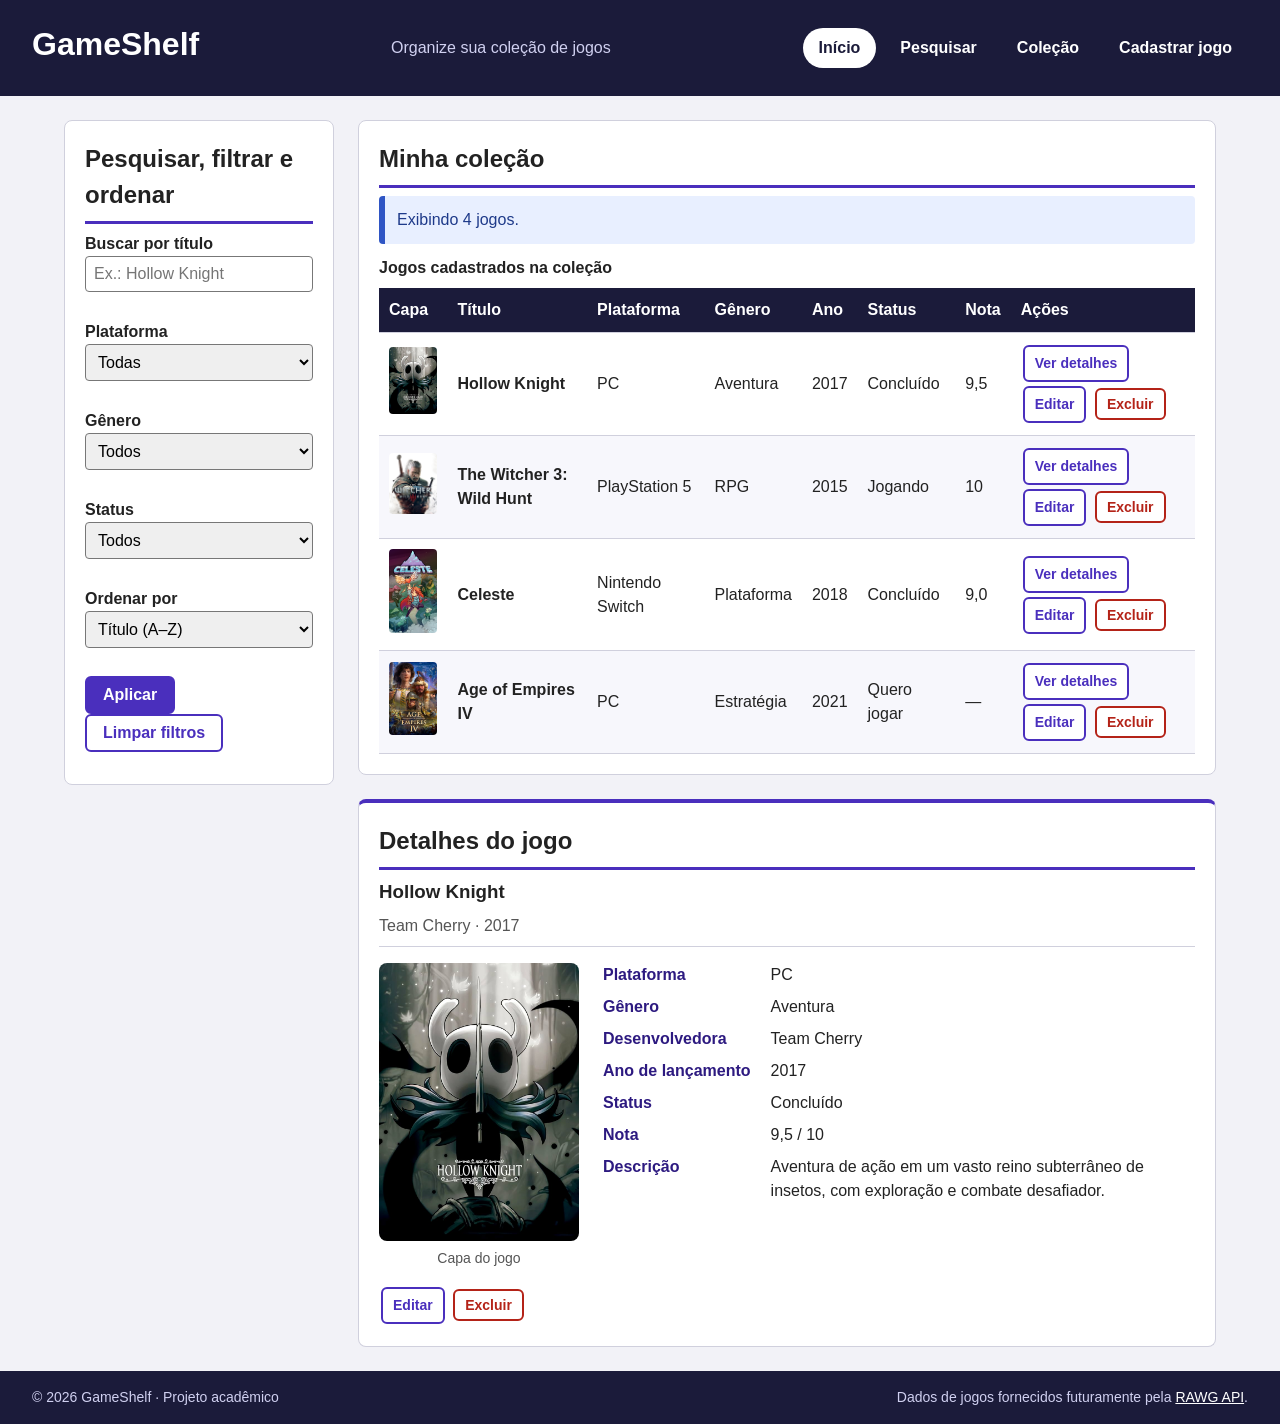
==== index.html @ 884ae633 "feat: adiciona camada de dados com persistência em localStorage" ====
<!DOCTYPE html>
<html lang="pt-BR">

<head>
  <meta charset="UTF-8">
  <meta name="viewport" content="width=device-width, initial-scale=1.0">
  <meta name="description" content="GameShelf: organize sua coleção de jogos.">
  <title>GameShelf | Minha coleção</title>
  <link rel="stylesheet" href="assets/css/style.css">
  <script src="assets/js/dados.js" defer></script>
</head>

<body>

<header>
  <h1>GameShelf</h1>
  <p>Organize sua coleção de jogos</p>

  <nav aria-label="Navegação principal">
    <ul>
      <li><a href="index.html" aria-current="page">Início</a></li>
      <li><a href="#pesquisa">Pesquisar</a></li>
      <li><a href="#colecao">Coleção</a></li>
      <li><a href="pages/cadastro.html">Cadastrar jogo</a></li>
    </ul>
  </nav>
</header>

<main class="layout-colecao">

  <section id="pesquisa" aria-labelledby="titulo-pesquisa">
    <h2 id="titulo-pesquisa">Pesquisar, filtrar e ordenar</h2>

    <form action="#" method="get">
      <p>
        <label for="busca">Buscar por título</label>
        <input type="search" id="busca" name="busca" placeholder="Ex.: Hollow Knight">
      </p>

      <p>
        <label for="filtro-plataforma">Plataforma</label>
        <select id="filtro-plataforma" name="plataforma">
          <option value="">Todas</option>
          <option value="pc">PC</option>
          <option value="ps5">PlayStation 5</option>
          <option value="xbox">Xbox Series X/S</option>
          <option value="switch">Nintendo Switch</option>
        </select>
      </p>

      <p>
        <label for="filtro-genero">Gênero</label>
        <select id="filtro-genero" name="genero">
          <option value="">Todos</option>
          <option value="acao">Ação</option>
          <option value="aventura">Aventura</option>
          <option value="rpg">RPG</option>
          <option value="estrategia">Estratégia</option>
          <option value="plataforma">Plataforma</option>
        </select>
      </p>

      <p>
        <label for="filtro-status">Status</label>
        <select id="filtro-status" name="status">
          <option value="">Todos</option>
          <option value="quero-jogar">Quero jogar</option>
          <option value="jogando">Jogando</option>
          <option value="concluido">Concluído</option>
          <option value="abandonado">Abandonado</option>
        </select>
      </p>

      <p>
        <label for="ordenar">Ordenar por</label>
        <select id="ordenar" name="ordenar">
          <option value="titulo-asc">Título (A–Z)</option>
          <option value="titulo-desc">Título (Z–A)</option>
          <option value="ano-desc">Ano (mais recente)</option>
          <option value="ano-asc">Ano (mais antigo)</option>
          <option value="nota-desc">Nota (maior)</option>
          <option value="nota-asc">Nota (menor)</option>
        </select>
      </p>

      <p>
        <button type="submit">Aplicar</button>
        <button type="reset">Limpar filtros</button>
      </p>
    </form>
  </section>

    <section id="colecao" aria-labelledby="titulo-colecao">
      <h2 id="titulo-colecao">Minha coleção</h2>
      <p class="mensagem info">Exibindo 4 jogos.</p>

      <table>
        <caption>Jogos cadastrados na coleção</caption>
        <thead>
          <tr>
            <th scope="col">Capa</th>
            <th scope="col">Título</th>
            <th scope="col">Plataforma</th>
            <th scope="col">Gênero</th>
            <th scope="col">Ano</th>
            <th scope="col">Status</th>
            <th scope="col">Nota</th>
            <th scope="col">Ações</th>
          </tr>
        </thead>
        <tbody>
          <tr>
            <td><img src="assets/img/hollow.jpg" alt="Capa de Hollow Knight" width="60"></td>
            <th scope="row">Hollow Knight</th>
            <td>PC</td>
            <td>Aventura</td>
            <td>2017</td>
            <td>Concluído</td>
            <td>9,5</td>
            <td>
              <a href="#detalhes">Ver detalhes</a>
              <a href="pages/cadastro.html">Editar</a>
              <button type="button">Excluir</button>
            </td>
          </tr>
          <tr>
            <td><img src="assets/img/TW3_Wild_Hunt.png" alt="Capa de The Witcher 3" width="60"></td>
            <th scope="row">The Witcher 3: Wild Hunt</th>
            <td>PlayStation 5</td>
            <td>RPG</td>
            <td>2015</td>
            <td>Jogando</td>
            <td>10</td>
            <td>
              <a href="#detalhes">Ver detalhes</a>
              <a href="pages/cadastro.html">Editar</a>
              <button type="button">Excluir</button>
            </td>
          </tr>
          <tr>
            <td><img src="assets/img/Celeste_box_art_cropped.png" alt="Capa de Celeste" width="60"></td>
            <th scope="row">Celeste</th>
            <td>Nintendo Switch</td>
            <td>Plataforma</td>
            <td>2018</td>
            <td>Concluído</td>
            <td>9,0</td>
            <td>
              <a href="#detalhes">Ver detalhes</a>
              <a href="pages/cadastro.html">Editar</a>
              <button type="button">Excluir</button>
            </td>
          </tr>
          <tr>
            <td><img src="assets/img/Capa_do_jogo_Age_of_Empires_IV.jpg" alt="Capa de Age of Empires IV" width="60"></td>
            <th scope="row">Age of Empires IV</th>
            <td>PC</td>
            <td>Estratégia</td>
            <td>2021</td>
            <td>Quero jogar</td>
            <td>—</td>
            <td>
              <a href="#detalhes">Ver detalhes</a>
              <a href="pages/cadastro.html">Editar</a>
              <button type="button">Excluir</button>
            </td>
          </tr>
        </tbody>
      </table>
    </section>

    <aside id="detalhes" aria-labelledby="titulo-detalhes">
      <h2 id="titulo-detalhes">Detalhes do jogo</h2>

      <article>
        <header>
          <h3>Hollow Knight</h3>
          <p>Team Cherry · 2017</p>
        </header>

        <figure>
          <img src="assets/img/hollow.jpg" alt="Capa de Hollow Knight" width="200">
          <figcaption>Capa do jogo</figcaption>
        </figure>

        <dl>
          <dt>Plataforma</dt>
          <dd>PC</dd>

          <dt>Gênero</dt>
          <dd>Aventura</dd>

          <dt>Desenvolvedora</dt>
          <dd>Team Cherry</dd>

          <dt>Ano de lançamento</dt>
          <dd>2017</dd>

          <dt>Status</dt>
          <dd>Concluído</dd>

          <dt>Nota</dt>
          <dd>9,5 / 10</dd>

          <dt>Descrição</dt>
          <dd>Aventura de ação em um vasto reino subterrâneo de insetos, com exploração e combate desafiador.</dd>
        </dl>

        <footer>
          <a href="pages/cadastro.html">Editar</a>
          <button type="button">Excluir</button>
        </footer>
      </article>
    </aside>

  </main>

  <footer>
    <p>&copy; 2026 GameShelf · Projeto acadêmico</p>
    <p>Dados de jogos fornecidos futuramente pela <a href="https://rawg.io/apidocs" target="_blank" rel="noopener">RAWG
        API</a>.</p>
  </footer>

</body>

</html>
---- assets/css/style.css ----
* {
  box-sizing: border-box;
}

body {
  margin: 0;
  font-family: Arial, Helvetica, sans-serif;
  font-size: 16px;
  line-height: 1.5;
  color: #222222;
  background-color: #f2f2f7;
}

h1, h2, h3 {
  margin: 0 0 8px;
}

p {
  margin: 0 0 12px;
}

img {
  max-width: 100%;
}

a {
  color: #4a2fbd;
}

a:hover {
  color: #2d1a80;
}

a:focus,
button:focus,
input:focus,
select:focus,
textarea:focus {
  outline: 3px solid #1d4ed8;
  outline-offset: 2px;
}

body > header {
  display: flex;
  justify-content: space-between;
  align-items: center;
  flex-wrap: wrap;
  gap: 16px;
  padding: 20px 32px;
  color: #ffffff;
  background-color: #1b1b3a;
}

body > header p {
  margin: 0;
  color: #d0d0f0;
}

nav ul {
  display: flex;
  flex-wrap: wrap;
  gap: 8px;
  margin: 0;
  padding: 0;
  list-style: none;
}

nav a {
  display: block;
  padding: 8px 16px;
  color: #ffffff;
  font-weight: bold;
  text-decoration: none;
  border-radius: 20px;
}

nav a:hover {
  background-color: #4a2fbd;
  color: #ffffff;
}

nav a[aria-current="page"] {
  background-color: #ffffff;
  color: #1b1b3a;
}

main {
  max-width: 1200px;
  margin: 0 auto;
  padding: 24px;
}

main section,
main aside {
  padding: 20px;
  background-color: #ffffff;
  border: 1px solid #d0d0dd;
  border-radius: 8px;
}

main h2 {
  padding-bottom: 8px;
  border-bottom: 3px solid #4a2fbd;
}

body > footer {
  display: flex;
  justify-content: space-between;
  flex-wrap: wrap;
  gap: 8px;
  padding: 16px 32px;
  font-size: 14px;
  color: #d0d0f0;
  background-color: #1b1b3a;
}

body > footer p {
  margin: 0;
}

body > footer a {
  color: #ffffff;
}

form {
  display: flex;
  flex-direction: column;
  gap: 16px;
}

fieldset {
  padding: 16px;
  border: 1px solid #c4c4d4;
  border-radius: 8px;
}

legend {
  padding: 0 8px;
  font-weight: bold;
  color: #2d1a80;
}

fieldset p {
  display: flex;
  flex-direction: column;
  gap: 4px;
}

label {
  display: block;
  font-weight: bold;
}

input[type="radio"] + label {
  display: inline;
  margin-right: 12px;
  font-weight: normal;
}

input[type="text"],
input[type="search"],
input[type="number"],
input[type="url"],
select,
textarea {
  width: 100%;
  padding: 8px;
  font-size: 16px;
  font-family: inherit;
  border: 1px solid #777777;
  border-radius: 4px;
}

textarea {
  resize: vertical;
}

input:hover,
select:hover,
textarea:hover {
  border-color: #4a2fbd;
}

input:focus,
select:focus,
textarea:focus {
  border-color: #4a2fbd;
  background-color: #f6f4ff;
}

button {
  padding: 8px 16px;
  font-size: 16px;
  font-weight: bold;
  color: #4a2fbd;
  background-color: #ffffff;
  border: 2px solid #4a2fbd;
  border-radius: 6px;
  cursor: pointer;
}

button:hover {
  color: #ffffff;
  background-color: #4a2fbd;
}

button[type="submit"] {
  color: #ffffff;
  background-color: #4a2fbd;
}

button[type="submit"]:hover {
  background-color: #2d1a80;
  border-color: #2d1a80;
}

.mensagem {
  padding: 12px;
  border-left: 6px solid;
  border-radius: 4px;
}

.sucesso {
  color: #14532d;
  background-color: #e3f4e8;
  border-color: #166534;
}

.erro {
  color: #8f1b12;
  background-color: #fdeceb;
  border-color: #b42318;
}

.info {
  color: #1e3a8a;
  background-color: #e8efff;
  border-color: #2f55c4;
}

.layout-colecao {
  display: grid;
  grid-template-columns: 270px 1fr;
  grid-template-areas:
    "pesquisa colecao"
    "pesquisa detalhes";
  gap: 24px;
  align-items: start;
}

#pesquisa { grid-area: pesquisa; }
#colecao  { grid-area: colecao; }
#detalhes { grid-area: detalhes; }

table {
  width: 100%;
  border-collapse: collapse;
}

caption {
  padding-bottom: 8px;
  text-align: left;
  font-weight: bold;
}

th, td {
  padding: 10px;
  text-align: left;
  border-bottom: 1px solid #d0d0dd;
}

thead th {
  color: #ffffff;
  background-color: #1b1b3a;
}

tbody tr:nth-child(even) {
  background-color: #f7f7fc;
}

tbody tr:hover {
  background-color: #ebe8fa;
}

td img {
  width: 60px;
  border-radius: 4px;
}

td a,
td button,
#detalhes footer a,
#detalhes footer button {
  display: inline-block;
  margin: 2px;
  padding: 6px 10px;
  font-size: 14px;
  font-weight: bold;
  text-decoration: none;
  color: #4a2fbd;
  background-color: #ffffff;
  border: 2px solid #4a2fbd;
  border-radius: 6px;
}

td a:hover,
#detalhes footer a:hover {
  color: #ffffff;
  background-color: #4a2fbd;
}

td button,
#detalhes footer button {
  color: #b42318;
  border-color: #b42318;
}

td button:hover,
#detalhes footer button:hover {
  color: #ffffff;
  background-color: #b42318;
}

#detalhes {
  border-top: 4px solid #4a2fbd;
}

#detalhes article {
  display: grid;
  grid-template-columns: 200px 1fr;
  gap: 16px 24px;
  align-items: start;
}

#detalhes article > header,
#detalhes article > footer {
  grid-column: 1 / 3;
}

#detalhes article > header {
  padding-bottom: 8px;
  border-bottom: 1px solid #d0d0dd;
}

#detalhes article > header p {
  margin: 0;
  color: #555555;
}

#detalhes figure {
  margin: 0;
}

#detalhes figure img {
  width: 100%;
  border-radius: 8px;
}

#detalhes figcaption {
  font-size: 14px;
  text-align: center;
  color: #555555;
}

#detalhes dl {
  display: grid;
  grid-template-columns: max-content 1fr;
  gap: 8px 20px;
  margin: 0;
}

#detalhes dt {
  font-weight: bold;
  color: #2d1a80;
}

#detalhes dd {
  margin: 0;
}

@media (max-width: 900px) {
  .layout-colecao {
    grid-template-columns: 1fr;
    grid-template-areas:
      "pesquisa"
      "colecao"
      "detalhes";
  }
}

@media (max-width: 600px) {
  body > header {
    flex-direction: column;
    align-items: flex-start;
    padding: 16px;
  }

  main {
    padding: 12px;
  }

  main section,
  main aside {
    padding: 12px;
  }

  nav a {
    padding: 6px 12px;
    font-size: 14px;
  }

  table {
    display: block;
    overflow-x: auto;
  }

  #detalhes article {
    grid-template-columns: 1fr;
  }

  #detalhes article > header,
  #detalhes article > footer {
    grid-column: 1;
  }

  #detalhes figure {
    max-width: 200px;
  }

  #detalhes dl {
    grid-template-columns: 1fr;
    gap: 0;
  }

  #detalhes dd {
    margin-bottom: 8px;
  }

  body > footer {
    flex-direction: column;
    padding: 16px;
  }
}
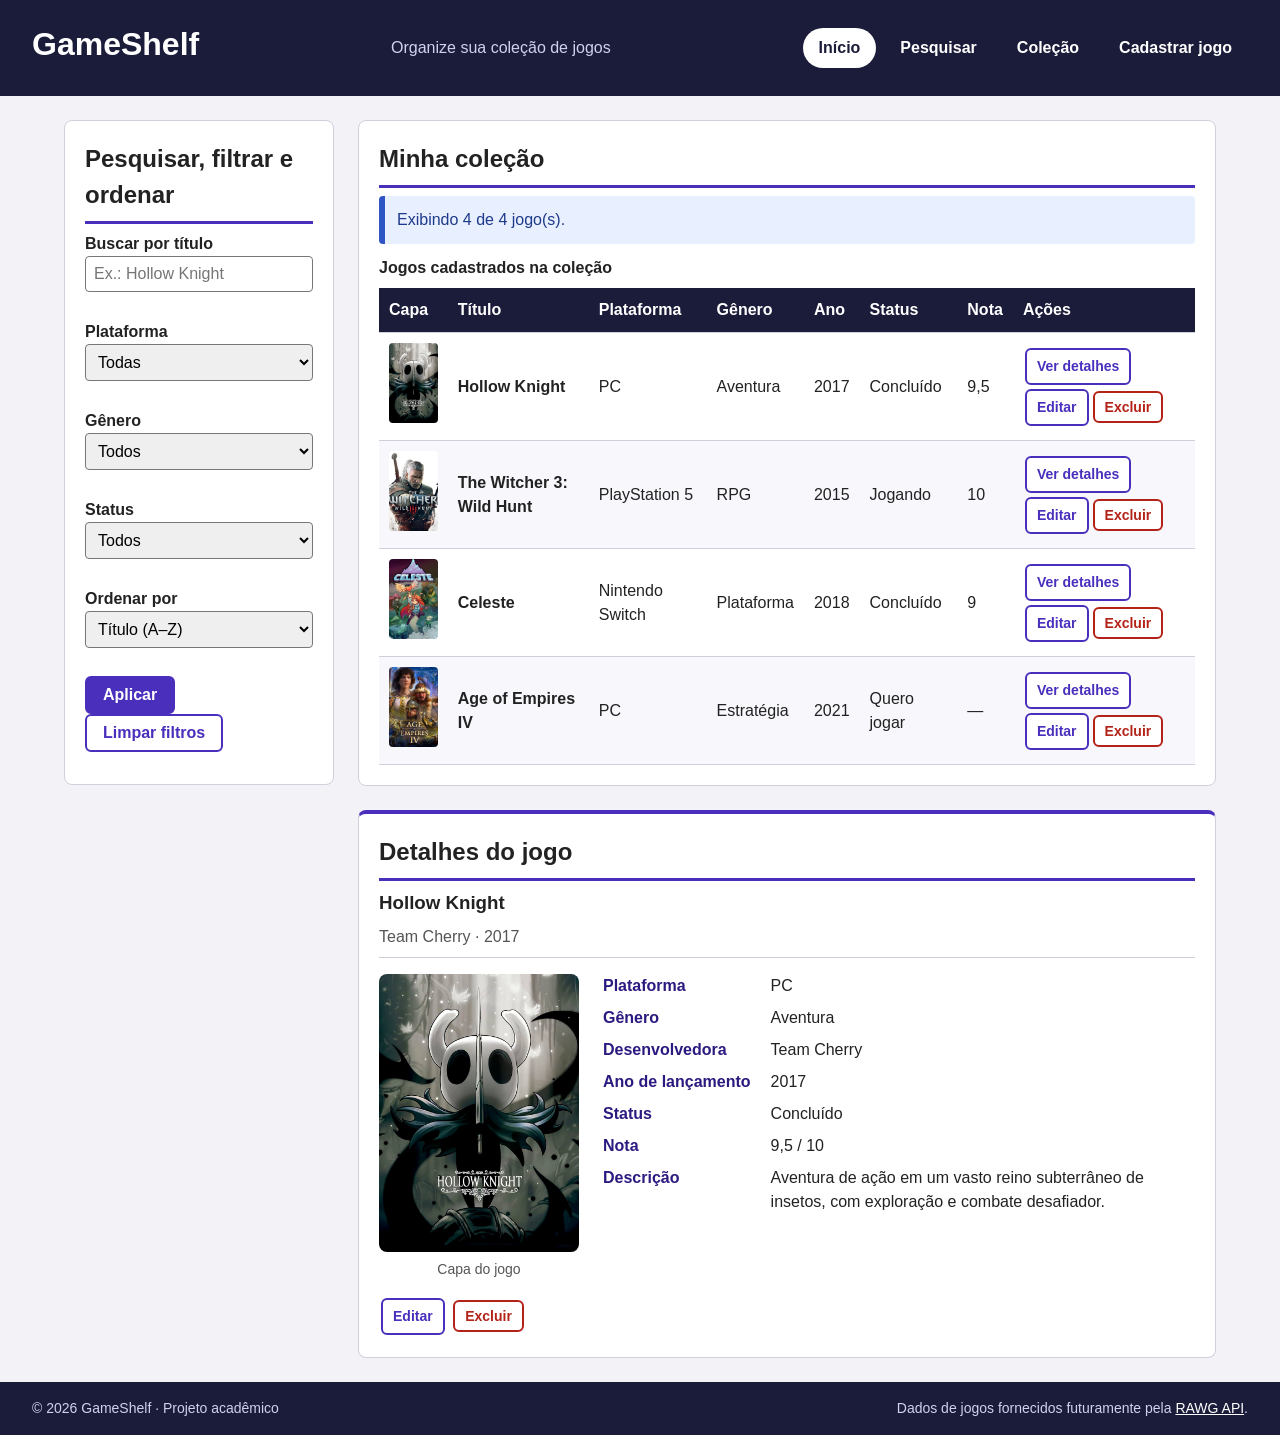
==== commit 64893775: "feat: gera listagem de jogos dinamicamente com JavaScript" ====
--- a/index.html
+++ b/index.html
@@ -8,6 +8,7 @@
   <title>GameShelf | Minha coleção</title>
   <link rel="stylesheet" href="assets/css/style.css">
   <script src="assets/js/dados.js" defer></script>
+  <script src="assets/js/index.js" defer></script>
 </head>
 
 <body>
@@ -92,7 +93,7 @@
 
     <section id="colecao" aria-labelledby="titulo-colecao">
       <h2 id="titulo-colecao">Minha coleção</h2>
-      <p class="mensagem info">Exibindo 4 jogos.</p>
+      <p id="contagem" class="mensagem info" role="status"></p>
 
       <table>
         <caption>Jogos cadastrados na coleção</caption>
@@ -108,64 +109,7 @@
             <th scope="col">Ações</th>
           </tr>
         </thead>
-        <tbody>
-          <tr>
-            <td><img src="assets/img/hollow.jpg" alt="Capa de Hollow Knight" width="60"></td>
-            <th scope="row">Hollow Knight</th>
-            <td>PC</td>
-            <td>Aventura</td>
-            <td>2017</td>
-            <td>Concluído</td>
-            <td>9,5</td>
-            <td>
-              <a href="#detalhes">Ver detalhes</a>
-              <a href="pages/cadastro.html">Editar</a>
-              <button type="button">Excluir</button>
-            </td>
-          </tr>
-          <tr>
-            <td><img src="assets/img/TW3_Wild_Hunt.png" alt="Capa de The Witcher 3" width="60"></td>
-            <th scope="row">The Witcher 3: Wild Hunt</th>
-            <td>PlayStation 5</td>
-            <td>RPG</td>
-            <td>2015</td>
-            <td>Jogando</td>
-            <td>10</td>
-            <td>
-              <a href="#detalhes">Ver detalhes</a>
-              <a href="pages/cadastro.html">Editar</a>
-              <button type="button">Excluir</button>
-            </td>
-          </tr>
-          <tr>
-            <td><img src="assets/img/Celeste_box_art_cropped.png" alt="Capa de Celeste" width="60"></td>
-            <th scope="row">Celeste</th>
-            <td>Nintendo Switch</td>
-            <td>Plataforma</td>
-            <td>2018</td>
-            <td>Concluído</td>
-            <td>9,0</td>
-            <td>
-              <a href="#detalhes">Ver detalhes</a>
-              <a href="pages/cadastro.html">Editar</a>
-              <button type="button">Excluir</button>
-            </td>
-          </tr>
-          <tr>
-            <td><img src="assets/img/Capa_do_jogo_Age_of_Empires_IV.jpg" alt="Capa de Age of Empires IV" width="60"></td>
-            <th scope="row">Age of Empires IV</th>
-            <td>PC</td>
-            <td>Estratégia</td>
-            <td>2021</td>
-            <td>Quero jogar</td>
-            <td>—</td>
-            <td>
-              <a href="#detalhes">Ver detalhes</a>
-              <a href="pages/cadastro.html">Editar</a>
-              <button type="button">Excluir</button>
-            </td>
-          </tr>
-        </tbody>
+        <tbody id="lista-jogos"></tbody>
       </table>
     </section>
 
--- a/assets/css/style.css
+++ b/assets/css/style.css
@@ -284,6 +284,8 @@
 
 td img {
   width: 60px;
+  height: 80px;
+  object-fit: cover;
   border-radius: 4px;
 }
 
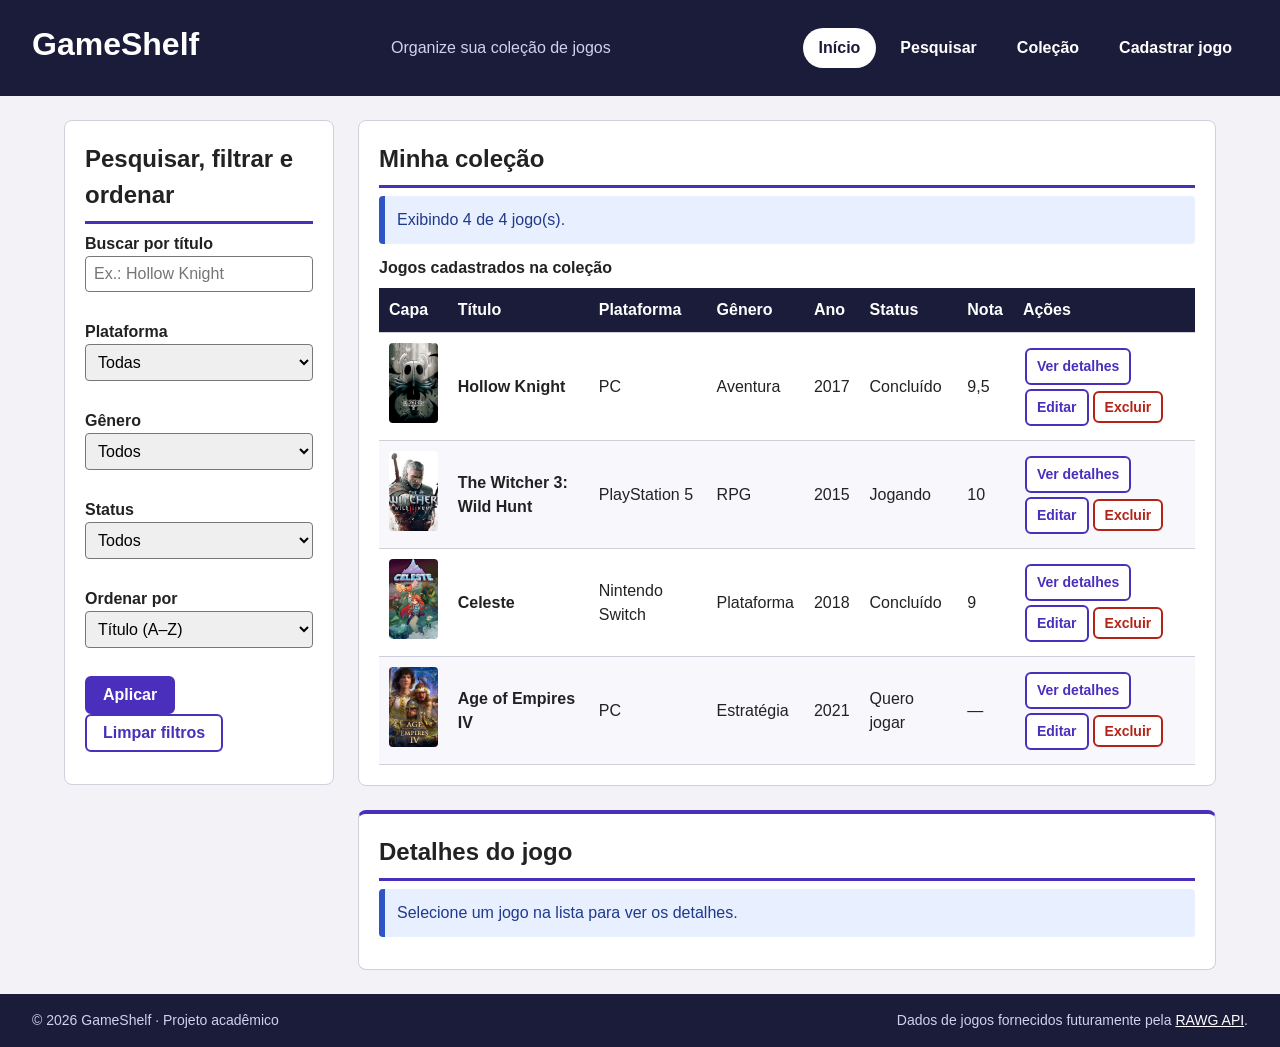
==== commit 49e2547b: "feat: implementa visualização de detalhes do jogo" ====
--- a/index.html
+++ b/index.html
@@ -115,46 +115,7 @@
 
     <aside id="detalhes" aria-labelledby="titulo-detalhes">
       <h2 id="titulo-detalhes">Detalhes do jogo</h2>
-
-      <article>
-        <header>
-          <h3>Hollow Knight</h3>
-          <p>Team Cherry · 2017</p>
-        </header>
-
-        <figure>
-          <img src="assets/img/hollow.jpg" alt="Capa de Hollow Knight" width="200">
-          <figcaption>Capa do jogo</figcaption>
-        </figure>
-
-        <dl>
-          <dt>Plataforma</dt>
-          <dd>PC</dd>
-
-          <dt>Gênero</dt>
-          <dd>Aventura</dd>
-
-          <dt>Desenvolvedora</dt>
-          <dd>Team Cherry</dd>
-
-          <dt>Ano de lançamento</dt>
-          <dd>2017</dd>
-
-          <dt>Status</dt>
-          <dd>Concluído</dd>
-
-          <dt>Nota</dt>
-          <dd>9,5 / 10</dd>
-
-          <dt>Descrição</dt>
-          <dd>Aventura de ação em um vasto reino subterrâneo de insetos, com exploração e combate desafiador.</dd>
-        </dl>
-
-        <footer>
-          <a href="pages/cadastro.html">Editar</a>
-          <button type="button">Excluir</button>
-        </footer>
-      </article>
+      <div id="detalhe-conteudo"></div>
     </aside>
 
   </main>
--- a/assets/css/style.css
+++ b/assets/css/style.css
@@ -355,6 +355,8 @@
 
 #detalhes figure img {
   width: 100%;
+  aspect-ratio: 3 / 4;
+  object-fit: cover;
   border-radius: 8px;
 }
 
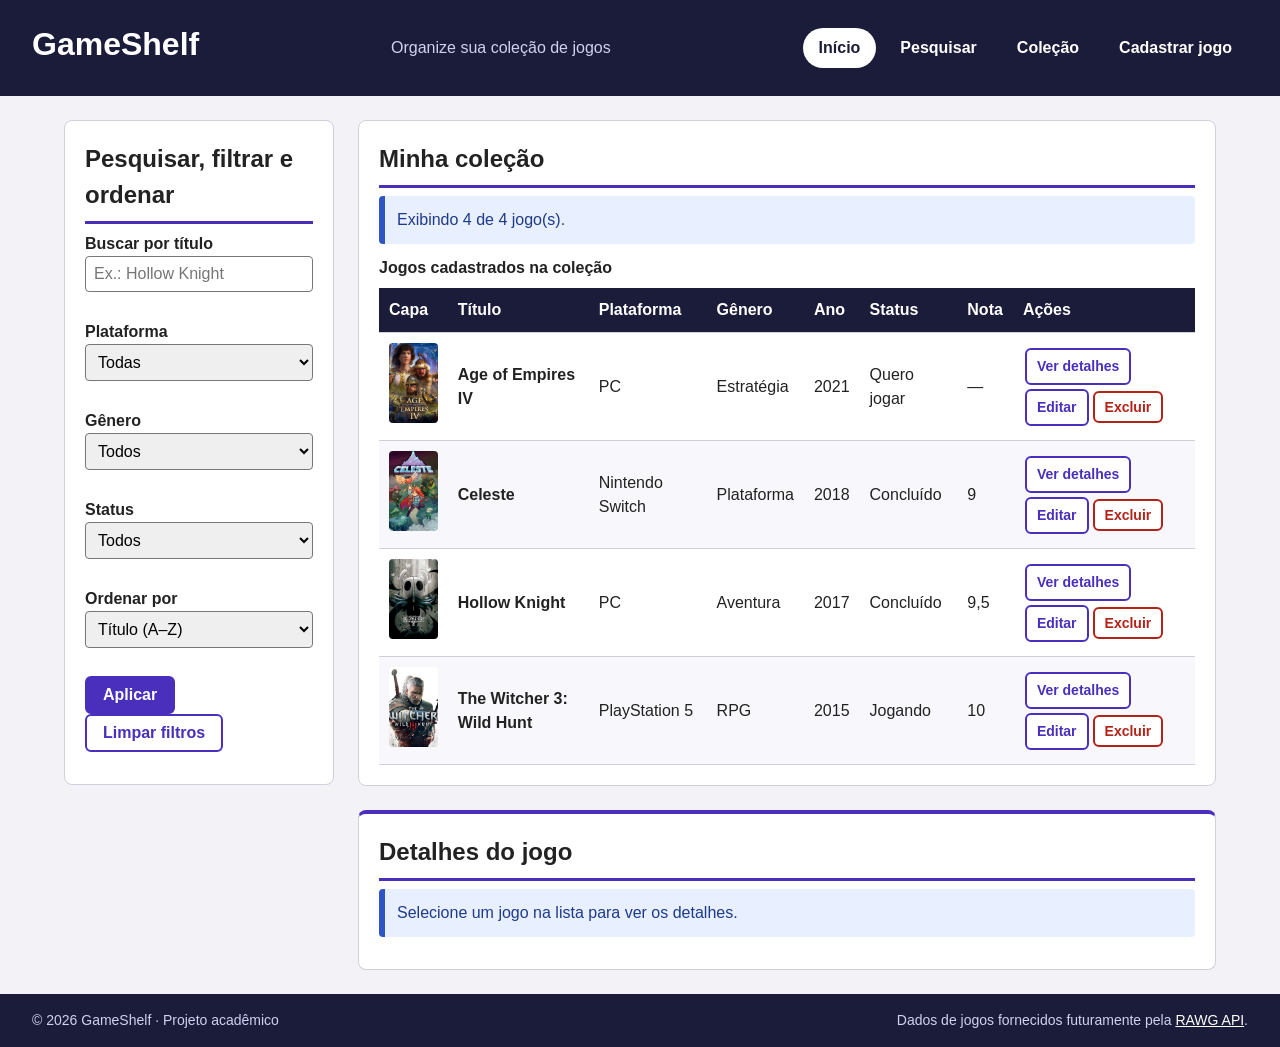
==== commit 00306c6d: "feat: adiciona pesquisa, filtros e ordenação da listagem" ====
--- a/index.html
+++ b/index.html
@@ -32,7 +32,7 @@
   <section id="pesquisa" aria-labelledby="titulo-pesquisa">
     <h2 id="titulo-pesquisa">Pesquisar, filtrar e ordenar</h2>
 
-    <form action="#" method="get">
+    <form id="form-pesquisa" action="#" method="get">
       <p>
         <label for="busca">Buscar por título</label>
         <input type="search" id="busca" name="busca" placeholder="Ex.: Hollow Knight">
@@ -93,6 +93,7 @@
 
     <section id="colecao" aria-labelledby="titulo-colecao">
       <h2 id="titulo-colecao">Minha coleção</h2>
+      <p id="feedback" class="mensagem sucesso" role="status" hidden></p>
       <p id="contagem" class="mensagem info" role="status"></p>
 
       <table>
--- a/assets/css/style.css
+++ b/assets/css/style.css
@@ -444,4 +444,15 @@
     flex-direction: column;
     padding: 16px;
   }
+}
+
+/* ===== Validação e mensagens do JavaScript ===== */
+[aria-invalid="true"] {
+  border-color: #b42318;
+  background-color: #fff5f4;
+}
+
+.mensagem ul {
+  margin: 8px 0 0;
+  padding-left: 20px;
 }
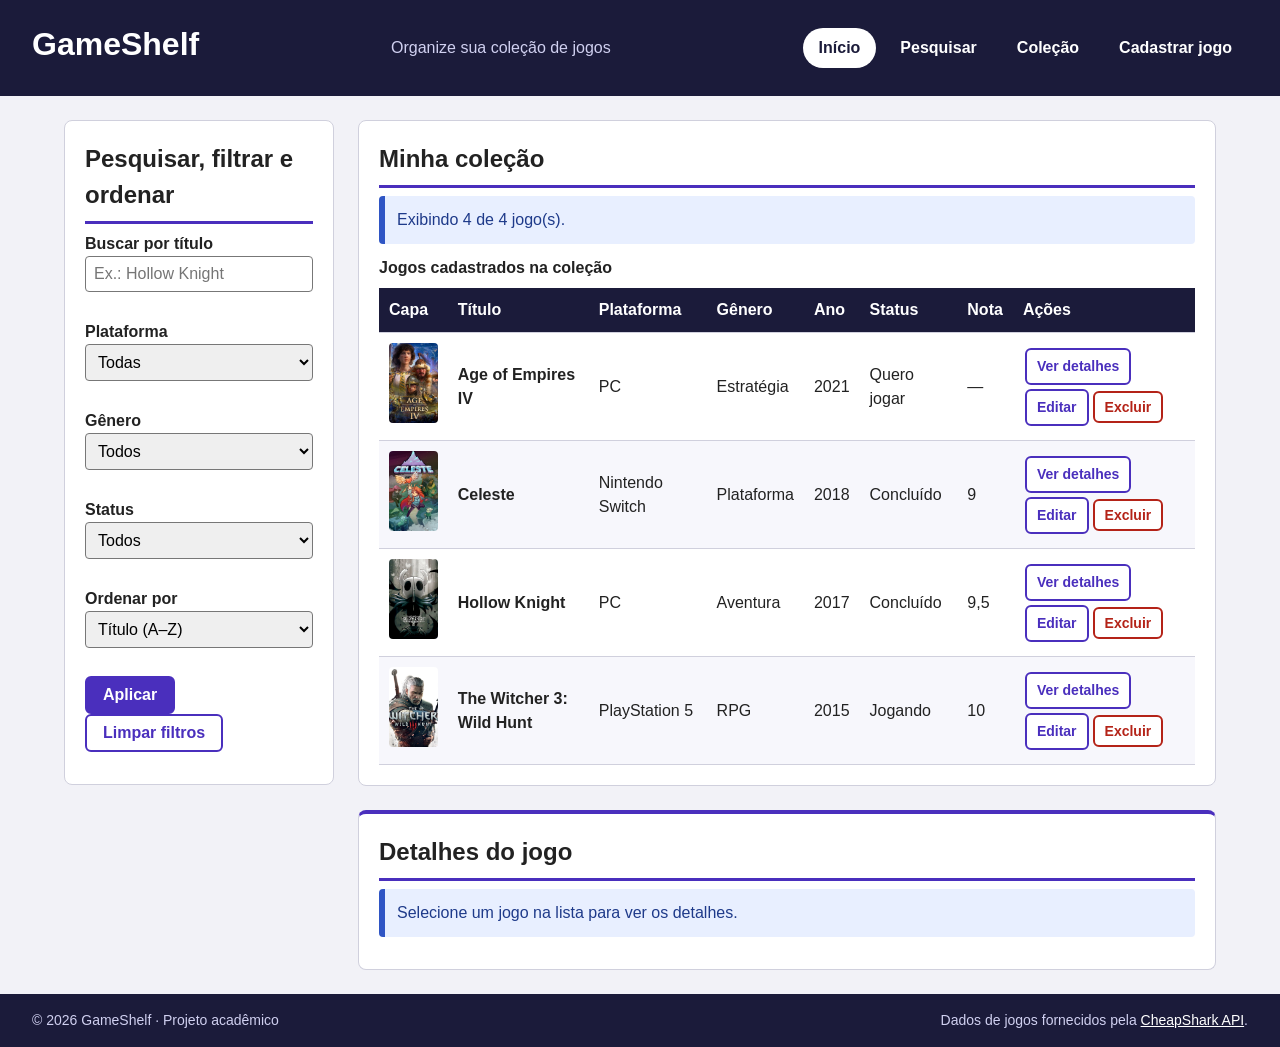
==== commit 88015140: "feat: integra aplicação com API pública CheapShark" ====
--- a/index.html
+++ b/index.html
@@ -123,8 +123,7 @@
 
   <footer>
     <p>&copy; 2026 GameShelf · Projeto acadêmico</p>
-    <p>Dados de jogos fornecidos futuramente pela <a href="https://rawg.io/apidocs" target="_blank" rel="noopener">RAWG
-        API</a>.</p>
+    <p>Dados de jogos fornecidos pela <a href="https://apidocs.cheapshark.com" target="_blank" rel="noopener">CheapShark API</a>.</p>
   </footer>
 
 </body>
--- a/assets/css/style.css
+++ b/assets/css/style.css
@@ -455,4 +455,51 @@
 .mensagem ul {
   margin: 8px 0 0;
   padding-left: 20px;
+}
+
+/* ===== Busca na API (RAWG) ===== */
+#busca-api {
+  margin-bottom: 24px;
+}
+
+.resultados-api {
+  display: grid;
+  grid-template-columns: repeat(auto-fill, minmax(220px, 1fr));
+  gap: 16px;
+  margin: 16px 0 0;
+  padding: 0;
+  list-style: none;
+}
+
+.resultados-api li {
+  display: flex;
+  flex-direction: column;
+  gap: 8px;
+  padding: 12px;
+  background-color: #fafaff;
+  border: 1px solid #d0d0dd;
+  border-radius: 8px;
+}
+
+.resultados-api img {
+  width: 100%;
+  height: 120px;
+  object-fit: cover;
+  border-radius: 4px;
+}
+
+.resultados-api h3 {
+  margin: 0;
+  font-size: 16px;
+}
+
+.resultados-api p {
+  margin: 0;
+  font-size: 14px;
+  color: #555555;
+}
+
+.resultados-api button:disabled {
+  opacity: 0.5;
+  cursor: not-allowed;
 }
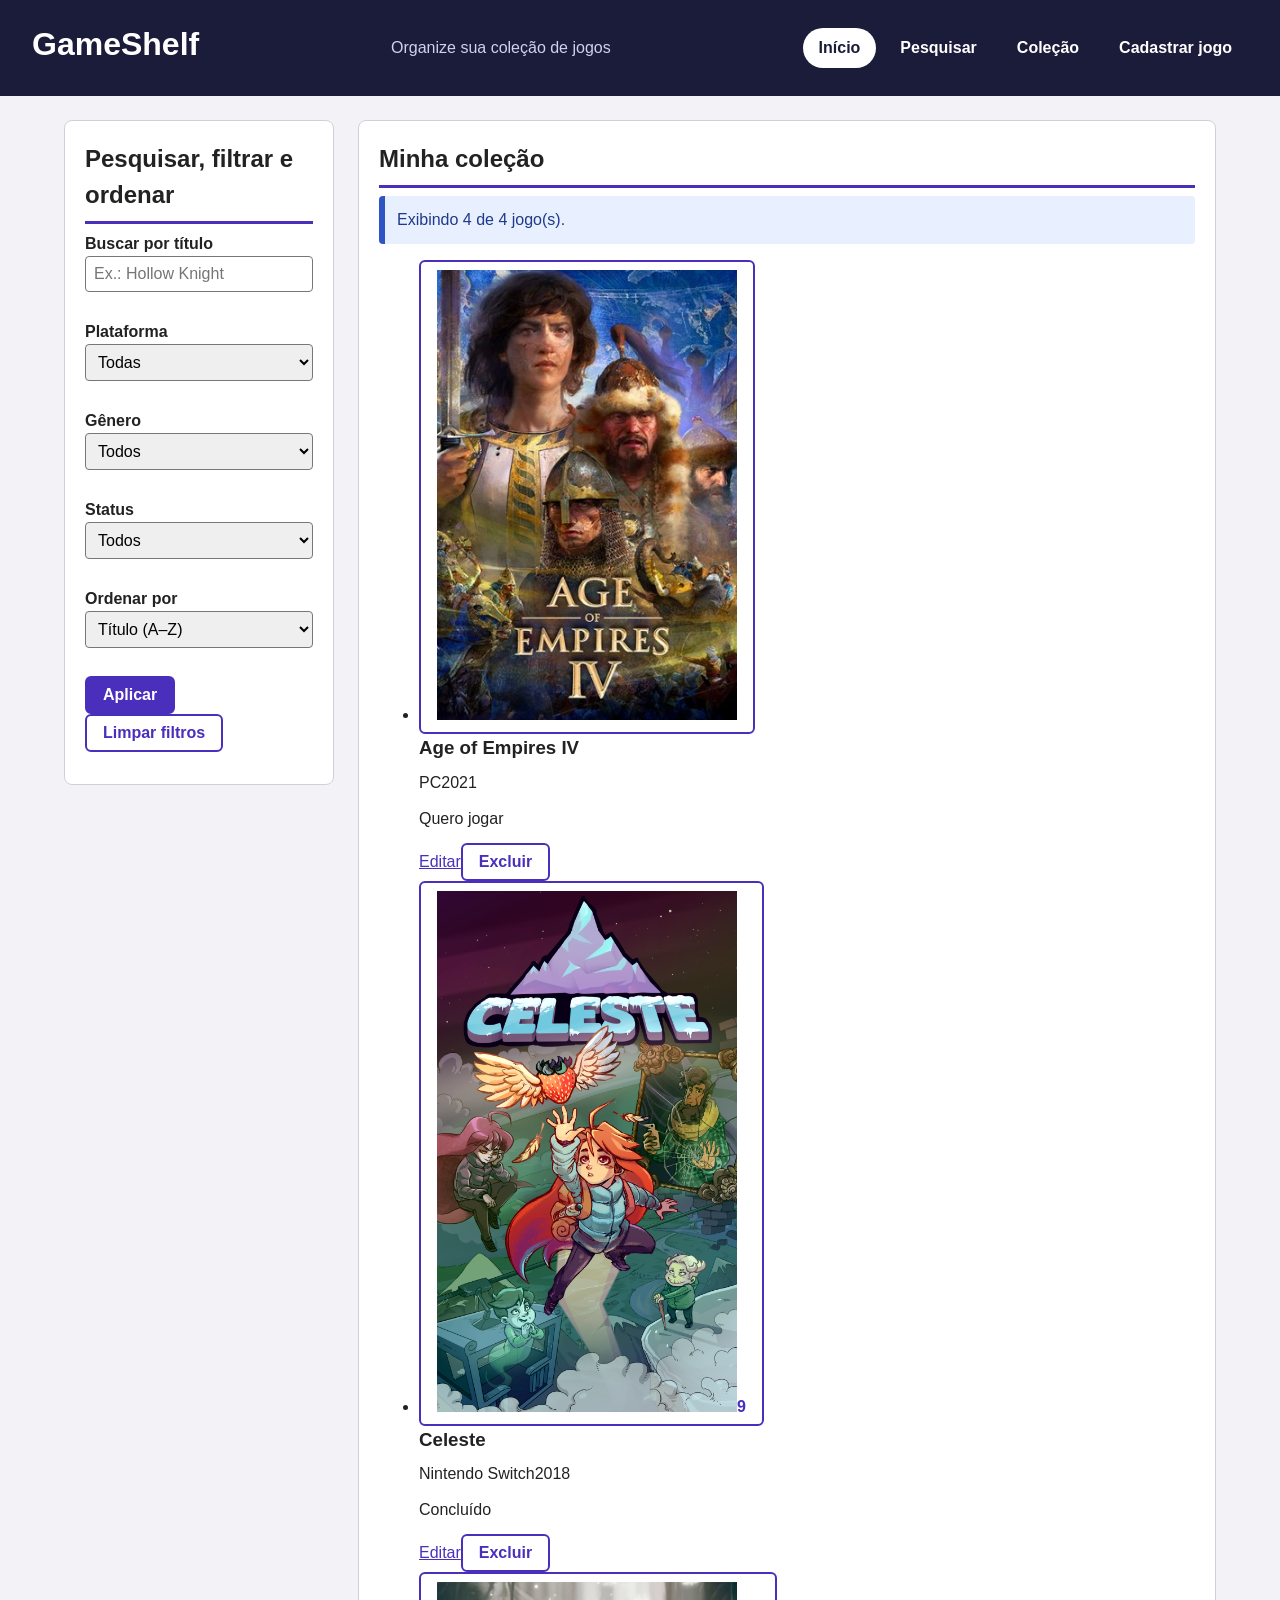
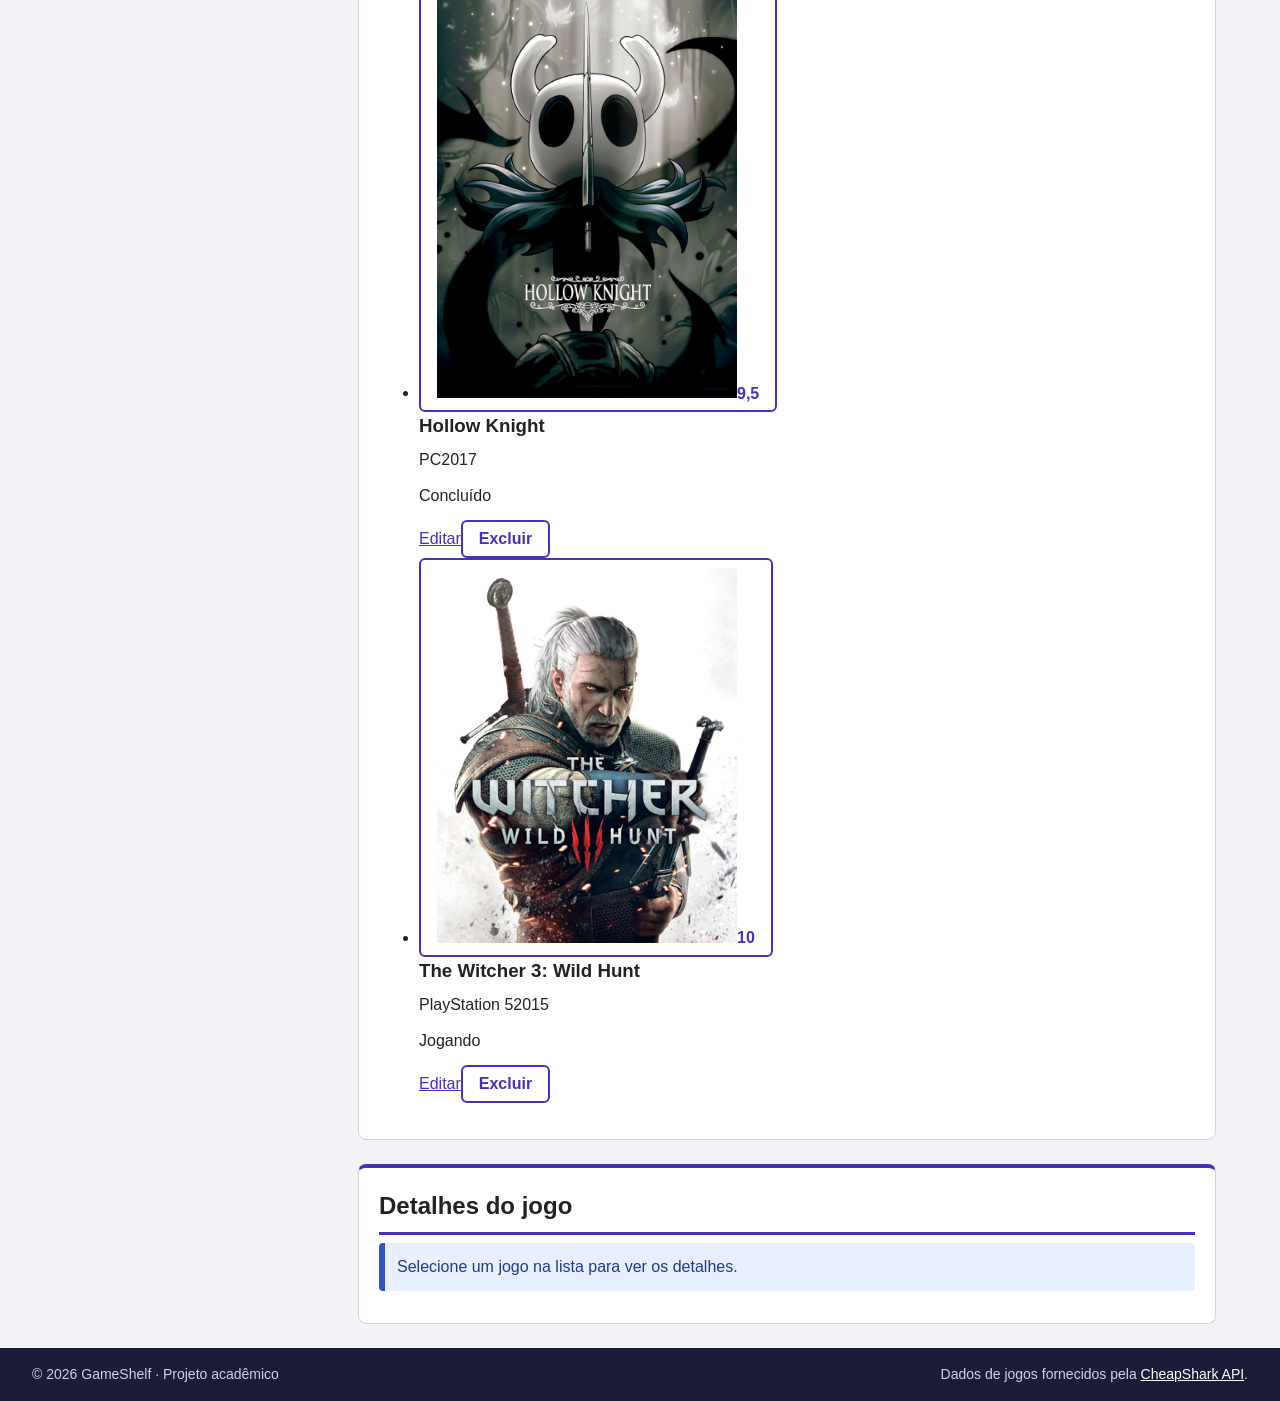
==== commit e25293a2: "refactor: troca a tabela de jogos por uma estante de cartões com capa" ====
--- a/index.html
+++ b/index.html
@@ -6,6 +6,9 @@
   <meta name="viewport" content="width=device-width, initial-scale=1.0">
   <meta name="description" content="GameShelf: organize sua coleção de jogos.">
   <title>GameShelf | Minha coleção</title>
+  <link rel="preconnect" href="https://fonts.googleapis.com">
+  <link rel="preconnect" href="https://fonts.gstatic.com" crossorigin>
+  <link href="https://fonts.googleapis.com/css2?family=Bricolage+Grotesque:opsz,wght@12..96,600..800&family=Figtree:wght@400..700&display=swap" rel="stylesheet">
   <link rel="stylesheet" href="assets/css/style.css">
   <script src="assets/js/dados.js" defer></script>
   <script src="assets/js/index.js" defer></script>
@@ -30,8 +33,7 @@
 <main class="layout-colecao">
 
   <section id="pesquisa" aria-labelledby="titulo-pesquisa">
-    <h2 id="titulo-pesquisa">Pesquisar, filtrar e ordenar</h2>
-
+  <h2 id="titulo-pesquisa" class="so-leitor">Pesquisar, filtrar e ordenar</h2>
     <form id="form-pesquisa" action="#" method="get">
       <p>
         <label for="busca">Buscar por título</label>
@@ -96,22 +98,7 @@
       <p id="feedback" class="mensagem sucesso" role="status" hidden></p>
       <p id="contagem" class="mensagem info" role="status"></p>
 
-      <table>
-        <caption>Jogos cadastrados na coleção</caption>
-        <thead>
-          <tr>
-            <th scope="col">Capa</th>
-            <th scope="col">Título</th>
-            <th scope="col">Plataforma</th>
-            <th scope="col">Gênero</th>
-            <th scope="col">Ano</th>
-            <th scope="col">Status</th>
-            <th scope="col">Nota</th>
-            <th scope="col">Ações</th>
-          </tr>
-        </thead>
-        <tbody id="lista-jogos"></tbody>
-      </table>
+      <ul id="lista-jogos" class="estante"></ul>
     </section>
 
     <aside id="detalhes" aria-labelledby="titulo-detalhes">
